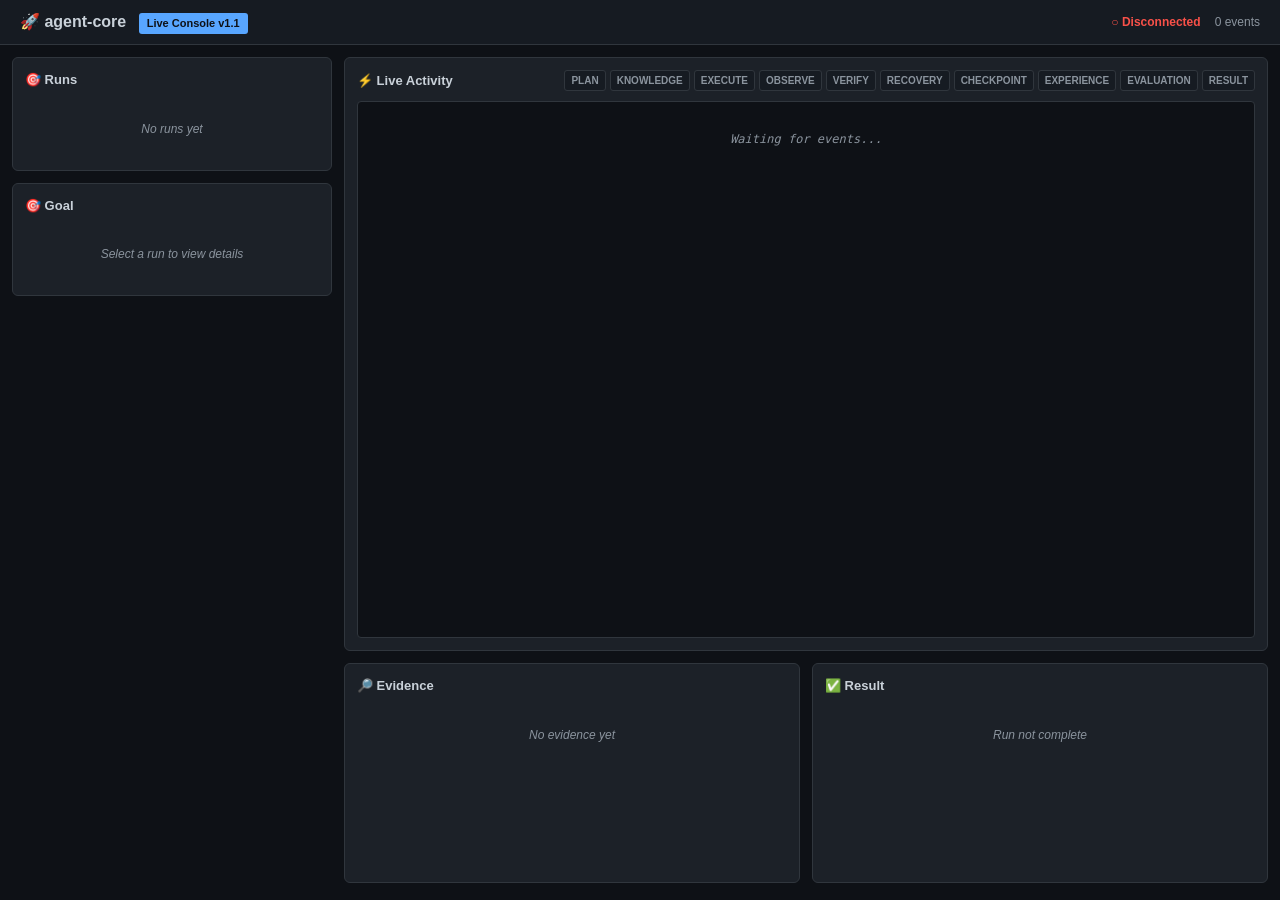
==== console/index.html @ 936c7d4a "feat: complete single-agent live console (Task 1)" ====
<!DOCTYPE html>
<html lang="vi">
<head>
  <meta charset="UTF-8">
  <meta name="viewport" content="width=device-width, initial-scale=1.0">
  <title>agent-core Live Console</title>
  <link rel="stylesheet" href="style.css">
</head>
<body>

<header class="header">
  <div class="logo">&#x1F680; agent-core <span class="badge">Live Console v1.1</span></div>
  <div class="header-right">
    <span id="connection-status" class="conn-status disconnected">&#x25CF; Disconnected</span>
    <span id="event-count" class="event-count">0 events</span>
  </div>
</header>

<main class="main">

  <!-- Left column: run list + goal -->
  <aside class="sidebar">
    <section class="panel">
      <h2 class="panel-title">&#x1F3AF; Runs</h2>
      <div id="run-list" class="run-list">
        <div class="empty-state">No runs yet</div>
      </div>
    </section>

    <section class="panel">
      <h2 class="panel-title">&#x1F3AF; Goal</h2>
      <div id="goal-panel" class="goal-panel">
        <div class="empty-state">Select a run to view details</div>
      </div>
    </section>
  </aside>

  <!-- Right column: activity + evidence + result -->
  <div class="content">

    <!-- Live Activity -->
    <section class="panel activity-panel">
      <div class="panel-header">
        <h2 class="panel-title">&#x26A1; Live Activity</h2>
        <div class="phase-legend">
          <span class="legend-item" data-phase="PLAN">PLAN</span>
          <span class="legend-item" data-phase="KNOWLEDGE">KNOWLEDGE</span>
          <span class="legend-item" data-phase="EXECUTE">EXECUTE</span>
          <span class="legend-item" data-phase="OBSERVE">OBSERVE</span>
          <span class="legend-item" data-phase="VERIFY">VERIFY</span>
          <span class="legend-item" data-phase="RECOVERY">RECOVERY</span>
          <span class="legend-item" data-phase="CHECKPOINT">CHECKPOINT</span>
          <span class="legend-item" data-phase="EXPERIENCE">EXPERIENCE</span>
          <span class="legend-item" data-phase="EVALUATION">EVALUATION</span>
          <span class="legend-item" data-phase="RESULT">RESULT</span>
        </div>
      </div>
      <div id="activity-feed" class="activity-feed">
        <div class="empty-state">Waiting for events...</div>
      </div>
    </section>

    <!-- Evidence + Result row -->
    <div class="bottom-row">
      <section class="panel evidence-panel">
        <h2 class="panel-title">&#x1F50E; Evidence</h2>
        <div id="evidence-panel" class="evidence-panel-body">
          <div class="empty-state">No evidence yet</div>
        </div>
      </section>

      <section class="panel result-panel">
        <h2 class="panel-title">&#x2705; Result</h2>
        <div id="result-panel" class="result-panel-body">
          <div class="empty-state">Run not complete</div>
        </div>
      </section>
    </div>

  </div>
</main>

<script src="app.js"></script>
</body>
</html>
---- console/style.css ----
/* agent-core Live Console — style.css */

* { box-sizing: border-box; margin: 0; padding: 0; }

:root {
  --bg: #0e1116;
  --bg-elevated: #161b22;
  --bg-panel: #1c2128;
  --border: #30363d;
  --text: #c9d1d9;
  --text-dim: #8b949e;
  --accent: #58a6ff;
  --pass: #3fb950;
  --fail: #f85149;
  --warn: #d29922;
  --running: #58a6ff;
  --pending: #6e7681;
}

body {
  background: var(--bg);
  color: var(--text);
  font-family: -apple-system, BlinkMacSystemFont, "Segoe UI", Roboto, "Helvetica Neue", Arial, sans-serif;
  font-size: 13px;
  line-height: 1.5;
  min-height: 100vh;
}

.header {
  display: flex;
  justify-content: space-between;
  align-items: center;
  padding: 10px 20px;
  background: var(--bg-elevated);
  border-bottom: 1px solid var(--border);
}

.logo {
  font-size: 16px;
  font-weight: 600;
  color: var(--text);
}

.badge {
  display: inline-block;
  margin-left: 8px;
  padding: 2px 8px;
  background: var(--accent);
  color: var(--bg);
  border-radius: 3px;
  font-size: 11px;
  font-weight: 700;
}

.header-right { display: flex; gap: 14px; align-items: center; }

.conn-status { font-size: 12px; font-weight: 600; }
.conn-status.connected { color: var(--pass); }
.conn-status.disconnected { color: var(--fail); }
.conn-status.connecting { color: var(--warn); }

.event-count { font-size: 12px; color: var(--text-dim); }

.main {
  display: grid;
  grid-template-columns: 320px 1fr;
  gap: 12px;
  padding: 12px;
  height: calc(100vh - 50px);
}

.sidebar, .content { display: flex; flex-direction: column; gap: 12px; min-height: 0; }

.panel {
  background: var(--bg-panel);
  border: 1px solid var(--border);
  border-radius: 6px;
  padding: 12px;
  display: flex;
  flex-direction: column;
  min-height: 0;
}

.panel-title {
  font-size: 13px;
  font-weight: 700;
  color: var(--text);
  margin-bottom: 10px;
  text-transform: none;
  letter-spacing: 0;
}

.panel-header {
  display: flex;
  justify-content: space-between;
  align-items: center;
  margin-bottom: 10px;
  flex-shrink: 0;
}

.panel-header .panel-title { margin-bottom: 0; }

.phase-legend { display: flex; flex-wrap: wrap; gap: 4px; }

.legend-item {
  display: inline-block;
  padding: 2px 6px;
  font-size: 10px;
  font-weight: 600;
  background: var(--bg-elevated);
  color: var(--text-dim);
  border-radius: 3px;
  border: 1px solid var(--border);
  text-transform: uppercase;
}

.run-list { overflow-y: auto; max-height: 240px; }

.run-item {
  padding: 8px 10px;
  margin-bottom: 4px;
  background: var(--bg-elevated);
  border: 1px solid var(--border);
  border-radius: 4px;
  cursor: pointer;
  transition: border-color 0.1s;
}

.run-item:hover { border-color: var(--accent); }
.run-item.active { border-color: var(--accent); background: #0d2949; }

.run-id { font-family: monospace; font-size: 11px; color: var(--text-dim); }
.run-phase { font-size: 12px; font-weight: 600; color: var(--text); margin-top: 2px; }
.run-status { font-size: 10px; padding: 2px 5px; border-radius: 3px; display: inline-block; margin-top: 2px; }

.goal-panel-body { display: grid; grid-template-columns: 80px 1fr; gap: 6px 10px; }
.goal-panel-body .label { color: var(--text-dim); font-size: 11px; }
.goal-panel-body .value { color: var(--text); font-size: 12px; word-break: break-all; }
.goal-panel-body .value.mono { font-family: monospace; }

.content { min-height: 0; }

.activity-panel { flex: 1; min-height: 0; }

.activity-feed {
  flex: 1;
  overflow-y: auto;
  font-family: ui-monospace, SFMono-Regular, "SF Mono", Menlo, Consolas, monospace;
  font-size: 12px;
  background: var(--bg);
  border: 1px solid var(--border);
  border-radius: 4px;
  padding: 8px;
  min-height: 0;
}

.event-line {
  display: grid;
  grid-template-columns: 90px 90px 60px 1fr;
  gap: 8px;
  padding: 4px 6px;
  border-bottom: 1px solid #21262d;
  align-items: center;
  white-space: pre-wrap;
  word-break: break-word;
}

.event-line:hover { background: #161b22; }
.event-line.new { animation: flash 0.4s ease-out; }

@keyframes flash {
  0% { background: rgba(88, 166, 255, 0.25); }
  100% { background: transparent; }
}

.event-time { color: var(--text-dim); font-size: 11px; }
.event-phase {
  font-weight: 600;
  font-size: 11px;
  padding: 1px 5px;
  border-radius: 3px;
  text-align: center;
  background: var(--bg-elevated);
}
.event-phase.PLAN { color: #d2a8ff; }
.event-phase.KNOWLEDGE { color: #79c0ff; }
.event-phase.EXECUTE { color: #ffa657; }
.event-phase.OBSERVE { color: #8b949e; }
.event-phase.VERIFY { color: #56d364; }
.event-phase.RECOVERY { color: #f85149; }
.event-phase.CHECKPOINT { color: #d29922; }
.event-phase.EXPERIENCE { color: #bc8cff; }
.event-phase.EVALUATION { color: #39c5cf; }
.event-phase.RESULT { color: #3fb950; }

.event-status {
  font-size: 10px;
  padding: 1px 5px;
  border-radius: 3px;
  text-align: center;
  font-weight: 600;
}
.event-status.RUNNING { background: rgba(88, 166, 255, 0.2); color: var(--running); }
.event-status.PASS, .event-status.OK { background: rgba(63, 185, 80, 0.2); color: var(--pass); }
.event-status.FAIL, .event-status.ERROR { background: rgba(248, 81, 73, 0.2); color: var(--fail); }
.event-status.PENDING { background: rgba(110, 118, 129, 0.2); color: var(--pending); }

.event-action { color: var(--text); font-size: 11px; }
.event-message { color: var(--text-dim); font-size: 10px; margin-top: 2px; }

.bottom-row {
  display: grid;
  grid-template-columns: 1fr 1fr;
  gap: 12px;
  min-height: 220px;
  max-height: 300px;
}

.evidence-panel-body, .result-panel-body {
  overflow-y: auto;
  font-size: 11px;
  max-height: 240px;
}

.evidence-section { margin-bottom: 10px; }
.evidence-section h3 {
  font-size: 11px;
  font-weight: 600;
  color: var(--text-dim);
  margin-bottom: 4px;
  text-transform: uppercase;
  letter-spacing: 0.5px;
}
.evidence-row { display: grid; grid-template-columns: 80px 1fr; gap: 4px 8px; font-size: 11px; padding: 2px 0; }
.evidence-row .lbl { color: var(--text-dim); }
.evidence-row .val { color: var(--text); font-family: monospace; word-break: break-all; }
.evidence-row .val.pass { color: var(--pass); }
.evidence-row .val.fail { color: var(--fail); }

.result-row { display: grid; grid-template-columns: 130px 1fr; gap: 6px 10px; padding: 4px 0; font-size: 12px; }
.result-row .lbl { color: var(--text-dim); }
.result-row .val { color: var(--text); font-family: monospace; }
.result-row .val.big { font-size: 18px; font-weight: 700; }
.result-row .val.pass { color: var(--pass); }
.result-row .val.fail { color: var(--fail); }

.empty-state {
  color: var(--text-dim);
  font-size: 12px;
  font-style: italic;
  padding: 20px;
  text-align: center;
}
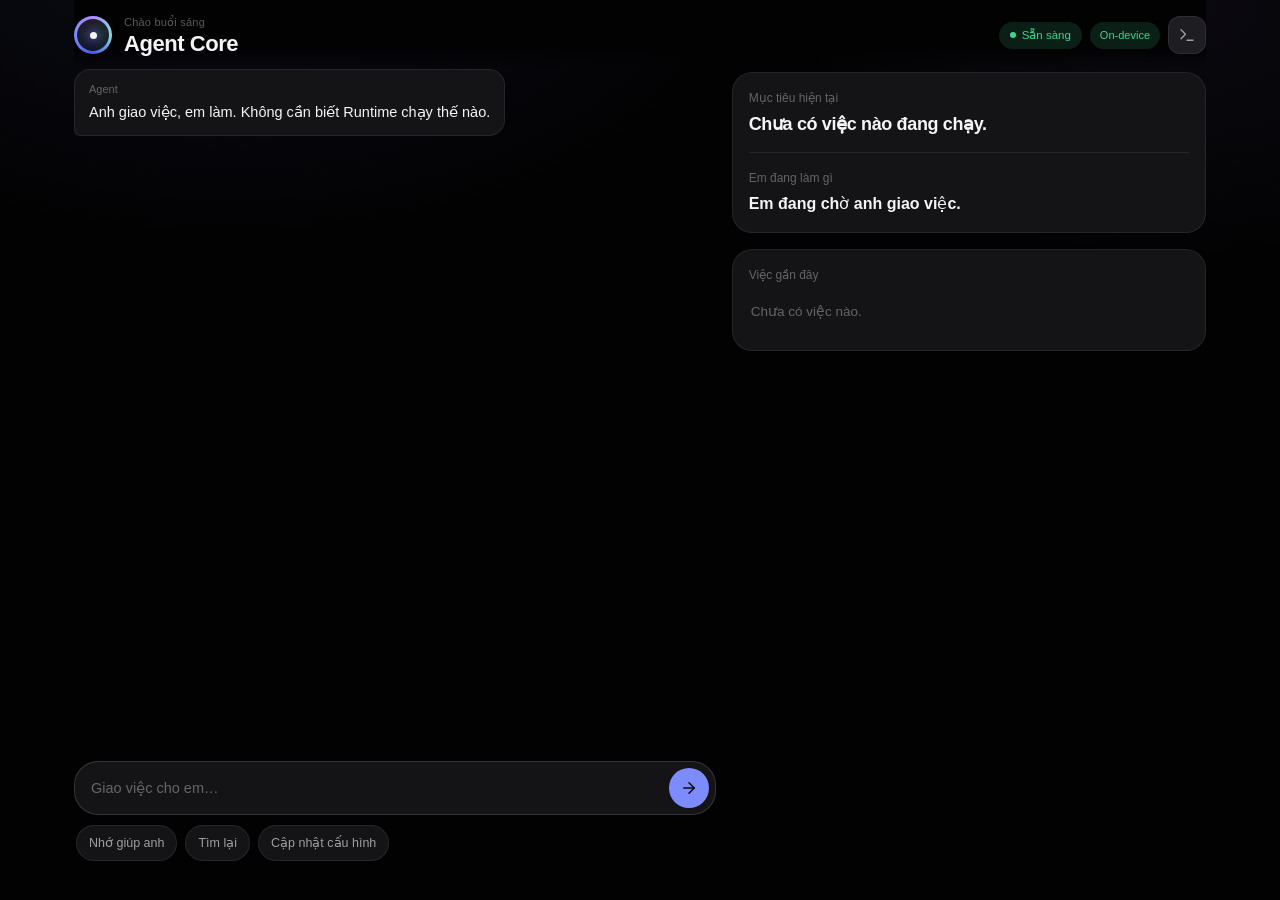
==== commit 8b3083f0: "feat(console): Personal Agent User Workspace over Runtime abstractions Replace the Live Activity Dev" ====
--- a/console/index.html
+++ b/console/index.html
@@ -2,84 +2,137 @@
 <html lang="vi">
 <head>
   <meta charset="UTF-8">
-  <meta name="viewport" content="width=device-width, initial-scale=1.0">
-  <title>agent-core Live Console</title>
+  <meta name="viewport" content="width=device-width, initial-scale=1, viewport-fit=cover">
+  <meta name="theme-color" content="#0A0A0D">
+  <title>Personal Agent</title>
   <link rel="stylesheet" href="style.css">
 </head>
 <body>
-
-<header class="header">
-  <div class="logo">&#x1F680; agent-core <span class="badge">Live Console v1.1</span></div>
-  <div class="header-right">
-    <span id="connection-status" class="conn-status disconnected">&#x25CF; Disconnected</span>
-    <span id="event-count" class="event-count">0 events</span>
-  </div>
-</header>
-
-<main class="main">
-
-  <!-- Left column: run list + goal -->
-  <aside class="sidebar">
-    <section class="panel">
-      <h2 class="panel-title">&#x1F3AF; Runs</h2>
-      <div id="run-list" class="run-list">
-        <div class="empty-state">No runs yet</div>
-      </div>
-    </section>
-
-    <section class="panel">
-      <h2 class="panel-title">&#x1F3AF; Goal</h2>
-      <div id="goal-panel" class="goal-panel">
-        <div class="empty-state">Select a run to view details</div>
-      </div>
-    </section>
-  </aside>
-
-  <!-- Right column: activity + evidence + result -->
-  <div class="content">
-
-    <!-- Live Activity -->
-    <section class="panel activity-panel">
-      <div class="panel-header">
-        <h2 class="panel-title">&#x26A1; Live Activity</h2>
-        <div class="phase-legend">
-          <span class="legend-item" data-phase="PLAN">PLAN</span>
-          <span class="legend-item" data-phase="KNOWLEDGE">KNOWLEDGE</span>
-          <span class="legend-item" data-phase="EXECUTE">EXECUTE</span>
-          <span class="legend-item" data-phase="OBSERVE">OBSERVE</span>
-          <span class="legend-item" data-phase="VERIFY">VERIFY</span>
-          <span class="legend-item" data-phase="RECOVERY">RECOVERY</span>
-          <span class="legend-item" data-phase="CHECKPOINT">CHECKPOINT</span>
-          <span class="legend-item" data-phase="EXPERIENCE">EXPERIENCE</span>
-          <span class="legend-item" data-phase="EVALUATION">EVALUATION</span>
-          <span class="legend-item" data-phase="RESULT">RESULT</span>
+  <div class="app" id="app">
+    <header class="topbar">
+      <div class="identity">
+        <div class="orb orb-mini" id="orb" aria-hidden="true">
+          <span class="orb-core"></span>
+        </div>
+        <div class="identity-copy">
+          <p class="eyebrow" id="greeting">Trợ lý cá nhân</p>
+          <h1 class="identity-name">Agent Core</h1>
         </div>
       </div>
-      <div id="activity-feed" class="activity-feed">
-        <div class="empty-state">Waiting for events...</div>
+      <div class="topbar-actions">
+        <span class="pill" id="status-pill" data-status="ready">
+          <span class="pill-dot"></span>
+          <span id="status-label">Sẵn sàng</span>
+        </span>
+        <span class="chip" title="On-device">On-device</span>
+        <button type="button" class="icon-btn" id="toggle-developer" aria-pressed="false" aria-label="Mở Live Console">
+          <svg viewBox="0 0 24 24" width="18" height="18" fill="none" stroke="currentColor" stroke-width="1.7" stroke-linecap="round" stroke-linejoin="round" aria-hidden="true">
+            <polyline points="4 17 10 11 4 5"/><line x1="12" y1="19" x2="20" y2="19"/>
+          </svg>
+        </button>
       </div>
-    </section>
+    </header>
 
-    <!-- Evidence + Result row -->
-    <div class="bottom-row">
-      <section class="panel evidence-panel">
-        <h2 class="panel-title">&#x1F50E; Evidence</h2>
-        <div id="evidence-panel" class="evidence-panel-body">
-          <div class="empty-state">No evidence yet</div>
+    <main class="workspace">
+      <section class="column conversation-col" aria-label="Hội thoại">
+        <div class="thread" id="thread"></div>
+        <footer class="composer-wrap">
+          <form class="composer" id="composer" autocomplete="off">
+            <label class="sr-only" for="composer-input">Giao việc cho agent</label>
+            <input id="composer-input" name="message" maxlength="8000" placeholder="Giao việc cho em…" required>
+            <button type="submit" class="send-btn" id="send-btn" aria-label="Gửi">
+              <svg viewBox="0 0 24 24" width="18" height="18" fill="none" stroke="currentColor" stroke-width="2" stroke-linecap="round" stroke-linejoin="round" aria-hidden="true">
+                <line x1="5" y1="12" x2="19" y2="12"/><polyline points="12 5 19 12 12 19"/>
+              </svg>
+            </button>
+          </form>
+          <div class="quick-row" id="quick-row">
+            <button type="button" class="quick" data-prompt="Nhớ giúp anh rằng màu yêu thích là xanh lam.">Nhớ giúp anh</button>
+            <button type="button" class="quick" data-prompt="Tìm lại thông tin em đã nhớ.">Tìm lại</button>
+            <button type="button" class="quick" data-prompt="Execute mutation capability action">Cập nhật cấu hình</button>
+          </div>
+        </footer>
+      </section>
+
+      <section class="column now-col" aria-label="Việc đang làm">
+        <article class="card now-card" id="now-card">
+          <p class="cap">Mục tiêu hiện tại</p>
+          <h2 class="now-intent" id="now-intent">Chưa có việc nào đang chạy.</h2>
+          <p class="muted" id="now-outcome"></p>
+
+          <div class="activity-block" id="activity-block">
+            <p class="cap">Em đang làm gì</p>
+            <p class="activity-headline" id="activity-headline">Em đang chờ anh giao việc.</p>
+            <p class="muted" id="activity-why"></p>
+          </div>
+
+          <div class="progress-block" id="progress-block" hidden>
+            <div class="progress-track" aria-hidden="true">
+              <div class="progress-fill" id="progress-fill"></div>
+            </div>
+            <ul class="steps" id="steps"></ul>
+          </div>
+
+          <div class="result-block" id="result-block" hidden>
+            <p class="cap" id="result-kicker">Kết quả</p>
+            <p class="result-headline" id="result-headline"></p>
+            <p class="result-body" id="result-body"></p>
+          </div>
+
+          <div class="approval-block" id="approval-block" hidden>
+            <p class="cap">Cần quyết định</p>
+            <p class="approval-headline" id="approval-headline">Anh cần xác nhận trước khi em tiếp tục.</p>
+            <p class="muted" id="approval-reason"></p>
+            <p class="approval-action" id="approval-action"></p>
+            <div class="approval-actions">
+              <button type="button" class="btn primary" id="approve-btn">Cho phép</button>
+              <button type="button" class="btn ghost" id="deny-btn">Để sau</button>
+            </div>
+          </div>
+
+          <div class="error-block" id="error-block" hidden>
+            <p class="cap">Trở ngại</p>
+            <p id="error-message"></p>
+            <p class="muted" id="error-hint"></p>
+          </div>
+
+          <div class="done-list" id="done-list" hidden>
+            <p class="cap">Đã làm được</p>
+            <ul id="done-items"></ul>
+          </div>
+        </article>
+
+        <article class="card history-card">
+          <p class="cap">Việc gần đây</p>
+          <ul class="history-list" id="history-list">
+            <li class="empty-hint">Chưa có việc nào.</li>
+          </ul>
+        </article>
+      </section>
+    </main>
+
+    <aside class="developer" id="developer" hidden>
+      <div class="developer-head">
+        <h2>Live Console</h2>
+        <p class="muted">Phase · state · event · diagnostics</p>
+      </div>
+      <pre class="developer-json" id="developer-json">Waiting for runtime…</pre>
+      <section class="panel activity-panel">
+        <div class="panel-header">
+          <h3 class="panel-title">Live Activity</h3>
+          <div class="phase-legend">
+            <span class="legend-item">PLAN</span>
+            <span class="legend-item">EXECUTE</span>
+            <span class="legend-item">VERIFY</span>
+            <span class="legend-item">RESULT</span>
+          </div>
+        </div>
+        <div id="activity-feed" class="activity-feed">
+          <div class="empty-state">Waiting for events...</div>
         </div>
       </section>
-
-      <section class="panel result-panel">
-        <h2 class="panel-title">&#x2705; Result</h2>
-        <div id="result-panel" class="result-panel-body">
-          <div class="empty-state">Run not complete</div>
-        </div>
-      </section>
-    </div>
-
+    </aside>
   </div>
-</main>
-
-<script src="app.js"></script>
+  <script src="app.js"></script>
 </body>
 </html>
--- a/console/style.css
+++ b/console/style.css
@@ -1,253 +1,447 @@
-/* agent-core Live Console — style.css */
+/* Personal Agent — User Workspace */
 
 * { box-sizing: border-box; margin: 0; padding: 0; }
 
 :root {
-  --bg: #0e1116;
-  --bg-elevated: #161b22;
-  --bg-panel: #1c2128;
-  --border: #30363d;
-  --text: #c9d1d9;
-  --text-dim: #8b949e;
-  --accent: #58a6ff;
-  --pass: #3fb950;
-  --fail: #f85149;
-  --warn: #d29922;
-  --running: #58a6ff;
-  --pending: #6e7681;
+  --bg-0: #020203;
+  --bg-1: #0A0A0D;
+  --bg-2: #141417;
+  --bg-3: #1D1D22;
+  --bg-4: #26262C;
+  --hair: rgba(255, 255, 255, 0.08);
+  --hair-strong: rgba(255, 255, 255, 0.14);
+  --text-1: #F5F5F7;
+  --text-2: rgba(245, 245, 247, 0.62);
+  --text-3: rgba(245, 245, 247, 0.36);
+  --accent: #7C8CFF;
+  --accent-dim: rgba(124, 140, 255, 0.14);
+  --success: #3DD68C;
+  --success-dim: rgba(61, 214, 140, 0.14);
+  --warning: #F5B84D;
+  --warning-dim: rgba(245, 184, 77, 0.14);
+  --danger: #F5716B;
+  --danger-dim: rgba(245, 113, 107, 0.14);
+  --offline: #8B8B92;
+  --font: "Segoe UI", -apple-system, BlinkMacSystemFont, "Helvetica Neue", sans-serif;
+  --mono: ui-monospace, "SF Mono", Menlo, Consolas, monospace;
+  --radius-sm: 8px;
+  --radius-md: 12px;
+  --radius-lg: 20px;
+  --radius-xl: 28px;
+  --space-1: 4px;
+  --space-2: 8px;
+  --space-3: 12px;
+  --space-4: 16px;
+  --space-5: 24px;
+  --space-6: 32px;
+  --motion-fast: 250ms;
+  --motion-quick: 150ms;
+  --ease: cubic-bezier(0.22, 1, 0.36, 1);
+}
+
+html, body {
+  min-height: 100%;
+  background: var(--bg-0);
+  color: var(--text-1);
+  font-family: var(--font);
+  font-size: 15px;
+  line-height: 1.5;
 }
 
 body {
-  background: var(--bg);
-  color: var(--text);
-  font-family: -apple-system, BlinkMacSystemFont, "Segoe UI", Roboto, "Helvetica Neue", Arial, sans-serif;
-  font-size: 13px;
-  line-height: 1.5;
-  min-height: 100vh;
-}
-
-.header {
-  display: flex;
-  justify-content: space-between;
-  align-items: center;
-  padding: 10px 20px;
-  background: var(--bg-elevated);
-  border-bottom: 1px solid var(--border);
-}
-
-.logo {
-  font-size: 16px;
-  font-weight: 600;
-  color: var(--text);
-}
-
-.badge {
-  display: inline-block;
-  margin-left: 8px;
-  padding: 2px 8px;
-  background: var(--accent);
-  color: var(--bg);
-  border-radius: 3px;
-  font-size: 11px;
-  font-weight: 700;
-}
-
-.header-right { display: flex; gap: 14px; align-items: center; }
-
-.conn-status { font-size: 12px; font-weight: 600; }
-.conn-status.connected { color: var(--pass); }
-.conn-status.disconnected { color: var(--fail); }
-.conn-status.connecting { color: var(--warn); }
-
-.event-count { font-size: 12px; color: var(--text-dim); }
-
-.main {
-  display: grid;
-  grid-template-columns: 320px 1fr;
-  gap: 12px;
-  padding: 12px;
-  height: calc(100vh - 50px);
-}
-
-.sidebar, .content { display: flex; flex-direction: column; gap: 12px; min-height: 0; }
-
-.panel {
-  background: var(--bg-panel);
-  border: 1px solid var(--border);
-  border-radius: 6px;
-  padding: 12px;
+  background:
+    radial-gradient(ellipse 900px 520px at 18% -8%, rgba(124, 140, 255, 0.08), transparent 60%),
+    radial-gradient(ellipse 700px 480px at 92% 0%, rgba(177, 140, 255, 0.05), transparent 55%),
+    var(--bg-0);
+}
+
+button, [role="button"] { cursor: pointer; }
+button:disabled { cursor: default; opacity: 0.4; }
+
+.sr-only {
+  position: absolute;
+  width: 1px; height: 1px;
+  padding: 0; margin: -1px;
+  overflow: hidden; clip: rect(0,0,0,0);
+  white-space: nowrap; border: 0;
+}
+
+.app {
+  min-height: 100dvh;
   display: flex;
   flex-direction: column;
-  min-height: 0;
-}
-
-.panel-title {
-  font-size: 13px;
-  font-weight: 700;
-  color: var(--text);
-  margin-bottom: 10px;
-  text-transform: none;
-  letter-spacing: 0;
-}
-
-.panel-header {
+  max-width: 1180px;
+  margin: 0 auto;
+  padding: 0 16px 16px;
+}
+
+.conversation-col {
+  min-height: auto;
+  padding-bottom: calc(132px + env(safe-area-inset-bottom));
+}
+
+@media (max-width: 859px) {
+  .now-col { order: -1; }
+}
+
+.topbar {
   display: flex;
+  align-items: center;
   justify-content: space-between;
-  align-items: center;
-  margin-bottom: 10px;
+  gap: var(--space-3);
+  padding: calc(14px + env(safe-area-inset-top)) 0 12px;
+  position: sticky;
+  top: 0;
+  z-index: 8;
+  background: linear-gradient(to bottom, var(--bg-0) 70%, transparent);
+}
+
+.identity { display: flex; align-items: center; gap: 12px; min-width: 0; }
+.identity-copy { min-width: 0; }
+.eyebrow {
+  font-size: 11px;
+  font-weight: 500;
+  color: var(--text-3);
+  letter-spacing: 0.02em;
+}
+.identity-name {
+  font-size: 20px;
+  font-weight: 600;
+  letter-spacing: -0.02em;
+  line-height: 1.2;
+}
+
+.topbar-actions { display: flex; align-items: center; gap: 8px; flex-shrink: 0; }
+
+.orb {
+  width: 118px; height: 118px; border-radius: 50%;
+  position: relative;
+  background: conic-gradient(from 180deg, #4B5BE0, #7C8CFF, #B18CFF, #7FE0E0, #4B5BE0);
+  display: flex; align-items: center; justify-content: center;
   flex-shrink: 0;
 }
-
-.panel-header .panel-title { margin-bottom: 0; }
-
+.orb::after {
+  content: "";
+  position: absolute; inset: 6px; border-radius: 50%;
+  background: var(--bg-1); opacity: 0.86;
+}
+.orb-core {
+  position: relative; z-index: 2;
+  width: 14px; height: 14px; border-radius: 50%;
+  background: var(--text-1);
+  box-shadow: 0 0 18px 4px rgba(124, 140, 255, 0.55);
+}
+.orb-mini { width: 38px; height: 38px; }
+.orb-mini::after { inset: 3px; }
+.orb-mini .orb-core { width: 7px; height: 7px; box-shadow: 0 0 10px 2px rgba(124, 140, 255, 0.5); }
+.orb.working { animation: spin 5s linear infinite; }
+
+@keyframes spin { to { transform: rotate(360deg); } }
+
+.pill {
+  display: inline-flex; align-items: center; gap: 6px;
+  padding: 5px 11px; border-radius: 100px;
+  font-size: 11.5px; font-weight: 500;
+  background: var(--success-dim); color: var(--success);
+}
+.pill-dot { width: 6px; height: 6px; border-radius: 50%; background: currentColor; }
+.pill[data-status="working"], .pill[data-status="watching"] {
+  background: var(--accent-dim); color: var(--accent);
+}
+.pill[data-status="waiting"] {
+  background: var(--warning-dim); color: var(--warning);
+}
+.pill[data-status="needs_you"] {
+  background: var(--warning-dim); color: var(--warning);
+}
+.pill[data-status="error"] {
+  background: var(--danger-dim); color: var(--danger);
+}
+.pill[data-status="working"] .pill-dot,
+.pill[data-status="waiting"] .pill-dot,
+.pill[data-status="needs_you"] .pill-dot {
+  animation: pulse 1.4s ease-in-out infinite;
+}
+@keyframes pulse { 0%, 100% { opacity: 1; } 50% { opacity: 0.35; } }
+
+.chip {
+  display: none;
+  padding: 5px 10px; border-radius: 100px;
+  font-size: 11px; font-weight: 500; color: var(--success);
+  background: var(--success-dim);
+}
+
+.icon-btn {
+  width: 38px; height: 38px; border-radius: var(--radius-md);
+  border: 1px solid var(--hair);
+  background: var(--bg-3); color: var(--text-2);
+  display: grid; place-items: center;
+  transition: background var(--motion-quick) var(--ease), color var(--motion-quick) var(--ease);
+}
+.icon-btn[aria-pressed="true"], .icon-btn:hover {
+  color: var(--text-1); background: var(--bg-4);
+}
+
+.workspace {
+  display: grid;
+  grid-template-columns: 1fr;
+  gap: 16px;
+}
+
+.column { display: flex; flex-direction: column; gap: 16px; min-width: 0; }
+
+.card {
+  background: var(--bg-2);
+  border: 1px solid var(--hair);
+  border-radius: var(--radius-lg);
+  padding: 16px;
+}
+
+.cap {
+  font-size: 12px; font-weight: 500; color: var(--text-3);
+  margin-bottom: 6px;
+}
+.muted { color: var(--text-2); font-size: 13px; line-height: 1.45; }
+.now-intent {
+  font-size: 18px; font-weight: 600; letter-spacing: -0.02em;
+  line-height: 1.3; margin-bottom: 4px;
+}
+.activity-headline {
+  font-size: 16px; font-weight: 550; line-height: 1.4;
+}
+.activity-block, .progress-block, .result-block, .approval-block, .error-block, .done-list {
+  margin-top: 16px; padding-top: 16px; border-top: 1px solid var(--hair);
+}
+
+.progress-track {
+  height: 4px; border-radius: 100px; background: var(--bg-4); overflow: hidden;
+}
+.progress-fill {
+  height: 100%; width: 0%;
+  background: var(--accent);
+  border-radius: inherit;
+  transition: width var(--motion-fast) var(--ease);
+}
+.steps { list-style: none; margin-top: 12px; display: flex; flex-direction: column; gap: 8px; }
+.steps li {
+  display: flex; align-items: center; gap: 10px;
+  font-size: 13px; color: var(--text-2);
+}
+.steps li .mark {
+  width: 18px; height: 18px; border-radius: 50%;
+  border: 1px solid var(--hair-strong);
+  display: grid; place-items: center; flex-shrink: 0;
+  font-size: 10px;
+}
+.steps li.done { color: var(--text-1); }
+.steps li.done .mark { background: var(--success-dim); border-color: transparent; color: var(--success); }
+.steps li.active { color: var(--accent); }
+.steps li.active .mark {
+  background: var(--accent-dim); border-color: transparent;
+  box-shadow: 0 0 0 4px var(--accent-dim);
+}
+
+.result-block { background: transparent; }
+.result-headline { font-size: 17px; font-weight: 600; margin-bottom: 4px; }
+.result-body { color: var(--text-2); white-space: pre-wrap; font-size: 14px; }
+.result-block.ok .result-headline { color: var(--success); }
+.result-block.bad .result-headline { color: var(--danger); }
+
+.approval-block {
+  background: var(--warning-dim);
+  border: 1px solid rgba(245, 184, 77, 0.22);
+  border-radius: var(--radius-md);
+  padding: 14px;
+  margin-top: 16px;
+}
+.approval-headline { font-size: 16px; font-weight: 600; margin-bottom: 6px; }
+.approval-action {
+  margin-top: 8px; font-size: 13px; color: var(--text-1);
+  padding: 8px 10px; border-radius: 8px; background: rgba(0,0,0,0.22);
+}
+.approval-actions { display: flex; gap: 8px; margin-top: 14px; }
+
+.error-block { color: var(--danger); }
+
+.btn {
+  flex: 1; height: 44px; border-radius: 22px;
+  border: none; font-size: 14px; font-weight: 600;
+  display: inline-flex; align-items: center; justify-content: center;
+  transition: transform var(--motion-quick) var(--ease), opacity var(--motion-quick) var(--ease);
+}
+.btn:active { transform: scale(0.98); }
+.btn.primary { background: var(--accent); color: #0A0A0D; }
+.btn.ghost {
+  background: var(--bg-3); color: var(--text-1);
+  border: 1px solid var(--hair-strong);
+}
+
+.thread {
+  display: flex; flex-direction: column; gap: 12px;
+  min-height: 180px;
+}
+.msg {
+  max-width: 92%;
+  padding: 12px 14px;
+  border-radius: 16px;
+  font-size: 14.5px; line-height: 1.45;
+}
+.msg.user {
+  align-self: flex-end;
+  background: var(--bg-3);
+  border: 1px solid var(--hair);
+  border-bottom-right-radius: 6px;
+}
+.msg.agent {
+  align-self: flex-start;
+  background: var(--bg-2);
+  border: 1px solid var(--hair);
+  border-bottom-left-radius: 6px;
+}
+.msg .msg-kicker {
+  font-size: 11px; color: var(--text-3); margin-bottom: 4px; font-weight: 500;
+}
+.msg.working .msg-body {
+  background: linear-gradient(90deg, var(--text-2) 0%, var(--text-1) 50%, var(--text-2) 100%);
+  background-size: 200% 100%;
+  -webkit-background-clip: text; background-clip: text; color: transparent;
+  animation: shimmer 1.6s linear infinite;
+}
+@keyframes shimmer { to { background-position: -200% 0; } }
+
+.history-list { list-style: none; display: flex; flex-direction: column; }
+.history-list li {
+  display: flex; align-items: center; justify-content: space-between; gap: 10px;
+  padding: 12px 2px; border-bottom: 1px solid var(--hair);
+  font-size: 13.5px;
+}
+.history-list li:last-child { border-bottom: none; }
+.history-list .h-intent { min-width: 0; overflow: hidden; text-overflow: ellipsis; white-space: nowrap; }
+.history-list .h-status { color: var(--text-3); font-size: 11.5px; flex-shrink: 0; }
+.empty-hint { color: var(--text-3); font-size: 13px; padding: 8px 0; }
+
+.done-list ul { list-style: none; display: flex; flex-direction: column; gap: 8px; }
+.done-list li {
+  display: flex; gap: 8px; align-items: flex-start;
+  font-size: 13px; color: var(--text-2);
+}
+.done-list li::before {
+  content: "";
+  width: 6px; height: 6px; border-radius: 50%;
+  background: var(--success); margin-top: 7px; flex-shrink: 0;
+}
+.done-list li.bad::before { background: var(--danger); }
+
+.composer-wrap {
+  position: fixed; left: 0; right: 0; bottom: 0;
+  padding: 10px 16px calc(12px + env(safe-area-inset-bottom));
+  background: linear-gradient(to top, var(--bg-0) 70%, transparent);
+  max-width: 1180px; margin: 0 auto;
+  z-index: 9;
+}
+.composer {
+  display: flex; align-items: center; gap: 10px;
+  background: var(--bg-2);
+  border: 1px solid var(--hair-strong);
+  border-radius: 24px;
+  padding: 6px 6px 6px 16px;
+}
+.composer input {
+  flex: 1; height: 40px; border: 0; outline: none;
+  background: transparent; color: var(--text-1); font: inherit; font-size: 14.5px;
+}
+.composer input::placeholder { color: var(--text-3); }
+.send-btn {
+  width: 40px; height: 40px; border: 0; border-radius: 20px;
+  background: var(--accent); color: #0A0A0D;
+  display: grid; place-items: center;
+}
+.quick-row {
+  display: flex; gap: 8px; overflow-x: auto;
+  padding: 10px 2px 0; scrollbar-width: none;
+}
+.quick-row::-webkit-scrollbar { display: none; }
+.quick {
+  flex-shrink: 0;
+  border: 1px solid var(--hair);
+  background: var(--bg-2); color: var(--text-2);
+  border-radius: 100px; padding: 8px 12px;
+  font-size: 12.5px; font-weight: 500;
+  min-height: 36px;
+}
+
+.app.dev-open .developer { display: block; }
+.app.dev-open { padding-bottom: calc(148px + env(safe-area-inset-bottom)); }
+
+.developer {
+  margin-top: 8px;
+  background: var(--bg-2);
+  border: 1px solid var(--hair);
+  border-radius: var(--radius-lg);
+  padding: 16px;
+}
+.developer-head h2 { font-size: 15px; font-weight: 600; }
+.developer-json {
+  margin: 12px 0;
+  font-family: var(--mono);
+  font-size: 11px; color: var(--text-2);
+  background: var(--bg-0);
+  border: 1px solid var(--hair);
+  border-radius: 8px;
+  padding: 10px;
+  max-height: 220px; overflow: auto;
+  white-space: pre-wrap; word-break: break-word;
+}
+
+.panel-title { font-size: 13px; font-weight: 700; }
+.panel-header { display: flex; justify-content: space-between; align-items: center; gap: 8px; margin-bottom: 8px; }
 .phase-legend { display: flex; flex-wrap: wrap; gap: 4px; }
-
 .legend-item {
-  display: inline-block;
-  padding: 2px 6px;
-  font-size: 10px;
-  font-weight: 600;
-  background: var(--bg-elevated);
-  color: var(--text-dim);
-  border-radius: 3px;
-  border: 1px solid var(--border);
-  text-transform: uppercase;
-}
-
-.run-list { overflow-y: auto; max-height: 240px; }
-
-.run-item {
-  padding: 8px 10px;
-  margin-bottom: 4px;
-  background: var(--bg-elevated);
-  border: 1px solid var(--border);
-  border-radius: 4px;
-  cursor: pointer;
-  transition: border-color 0.1s;
-}
-
-.run-item:hover { border-color: var(--accent); }
-.run-item.active { border-color: var(--accent); background: #0d2949; }
-
-.run-id { font-family: monospace; font-size: 11px; color: var(--text-dim); }
-.run-phase { font-size: 12px; font-weight: 600; color: var(--text); margin-top: 2px; }
-.run-status { font-size: 10px; padding: 2px 5px; border-radius: 3px; display: inline-block; margin-top: 2px; }
-
-.goal-panel-body { display: grid; grid-template-columns: 80px 1fr; gap: 6px 10px; }
-.goal-panel-body .label { color: var(--text-dim); font-size: 11px; }
-.goal-panel-body .value { color: var(--text); font-size: 12px; word-break: break-all; }
-.goal-panel-body .value.mono { font-family: monospace; }
-
-.content { min-height: 0; }
-
-.activity-panel { flex: 1; min-height: 0; }
-
+  padding: 2px 6px; font-size: 10px; font-weight: 600;
+  background: var(--bg-3); color: var(--text-3);
+  border-radius: 3px; border: 1px solid var(--hair);
+}
 .activity-feed {
-  flex: 1;
-  overflow-y: auto;
-  font-family: ui-monospace, SFMono-Regular, "SF Mono", Menlo, Consolas, monospace;
-  font-size: 12px;
-  background: var(--bg);
-  border: 1px solid var(--border);
-  border-radius: 4px;
-  padding: 8px;
-  min-height: 0;
-}
-
+  font-family: var(--mono); font-size: 11px;
+  background: var(--bg-0); border: 1px solid var(--hair);
+  border-radius: 8px; padding: 8px; max-height: 240px; overflow: auto;
+}
 .event-line {
-  display: grid;
-  grid-template-columns: 90px 90px 60px 1fr;
-  gap: 8px;
-  padding: 4px 6px;
-  border-bottom: 1px solid #21262d;
-  align-items: center;
-  white-space: pre-wrap;
-  word-break: break-word;
-}
-
-.event-line:hover { background: #161b22; }
-.event-line.new { animation: flash 0.4s ease-out; }
-
-@keyframes flash {
-  0% { background: rgba(88, 166, 255, 0.25); }
-  100% { background: transparent; }
-}
-
-.event-time { color: var(--text-dim); font-size: 11px; }
-.event-phase {
-  font-weight: 600;
-  font-size: 11px;
-  padding: 1px 5px;
-  border-radius: 3px;
-  text-align: center;
-  background: var(--bg-elevated);
-}
-.event-phase.PLAN { color: #d2a8ff; }
-.event-phase.KNOWLEDGE { color: #79c0ff; }
-.event-phase.EXECUTE { color: #ffa657; }
-.event-phase.OBSERVE { color: #8b949e; }
-.event-phase.VERIFY { color: #56d364; }
-.event-phase.RECOVERY { color: #f85149; }
-.event-phase.CHECKPOINT { color: #d29922; }
-.event-phase.EXPERIENCE { color: #bc8cff; }
-.event-phase.EVALUATION { color: #39c5cf; }
-.event-phase.RESULT { color: #3fb950; }
-
-.event-status {
-  font-size: 10px;
-  padding: 1px 5px;
-  border-radius: 3px;
-  text-align: center;
-  font-weight: 600;
-}
-.event-status.RUNNING { background: rgba(88, 166, 255, 0.2); color: var(--running); }
-.event-status.PASS, .event-status.OK { background: rgba(63, 185, 80, 0.2); color: var(--pass); }
-.event-status.FAIL, .event-status.ERROR { background: rgba(248, 81, 73, 0.2); color: var(--fail); }
-.event-status.PENDING { background: rgba(110, 118, 129, 0.2); color: var(--pending); }
-
-.event-action { color: var(--text); font-size: 11px; }
-.event-message { color: var(--text-dim); font-size: 10px; margin-top: 2px; }
-
-.bottom-row {
-  display: grid;
-  grid-template-columns: 1fr 1fr;
-  gap: 12px;
-  min-height: 220px;
-  max-height: 300px;
-}
-
-.evidence-panel-body, .result-panel-body {
-  overflow-y: auto;
-  font-size: 11px;
-  max-height: 240px;
-}
-
-.evidence-section { margin-bottom: 10px; }
-.evidence-section h3 {
-  font-size: 11px;
-  font-weight: 600;
-  color: var(--text-dim);
-  margin-bottom: 4px;
-  text-transform: uppercase;
-  letter-spacing: 0.5px;
-}
-.evidence-row { display: grid; grid-template-columns: 80px 1fr; gap: 4px 8px; font-size: 11px; padding: 2px 0; }
-.evidence-row .lbl { color: var(--text-dim); }
-.evidence-row .val { color: var(--text); font-family: monospace; word-break: break-all; }
-.evidence-row .val.pass { color: var(--pass); }
-.evidence-row .val.fail { color: var(--fail); }
-
-.result-row { display: grid; grid-template-columns: 130px 1fr; gap: 6px 10px; padding: 4px 0; font-size: 12px; }
-.result-row .lbl { color: var(--text-dim); }
-.result-row .val { color: var(--text); font-family: monospace; }
-.result-row .val.big { font-size: 18px; font-weight: 700; }
-.result-row .val.pass { color: var(--pass); }
-.result-row .val.fail { color: var(--fail); }
-
-.empty-state {
-  color: var(--text-dim);
-  font-size: 12px;
-  font-style: italic;
-  padding: 20px;
-  text-align: center;
-}
+  display: grid; grid-template-columns: 64px 88px 1fr;
+  gap: 8px; padding: 4px 0; border-bottom: 1px solid var(--hair);
+  color: var(--text-2);
+}
+.empty-state { color: var(--text-3); font-size: 12px; padding: 12px; text-align: center; }
+
+@media (min-width: 860px) {
+  .app { padding: 0 24px 24px; }
+  .chip { display: inline-flex; }
+  .identity-name { font-size: 22px; }
+  .workspace {
+    grid-template-columns: minmax(0, 1.15fr) minmax(300px, 0.85fr);
+    align-items: start;
+  }
+  .conversation-col {
+    min-height: calc(100dvh - 96px);
+    padding-bottom: 8px;
+    display: flex;
+    flex-direction: column;
+  }
+  .thread { flex: 1; min-height: 280px; overflow-y: auto; }
+  .now-col { position: sticky; top: 72px; max-height: calc(100dvh - 88px); overflow: auto; }
+  .composer-wrap {
+    position: sticky;
+    bottom: 0;
+    left: auto; right: auto;
+    width: 100%;
+    padding: 8px 0 4px;
+    background: linear-gradient(to top, var(--bg-0) 55%, transparent);
+  }
+}
+
+@media (prefers-reduced-motion: reduce) {
+  .orb.working { animation: none; }
+  .pill-dot { animation: none !important; }
+  .msg.working .msg-body { animation: none; color: var(--text-2); background: none; }
+  .progress-fill, .btn { transition: none; }
+}
